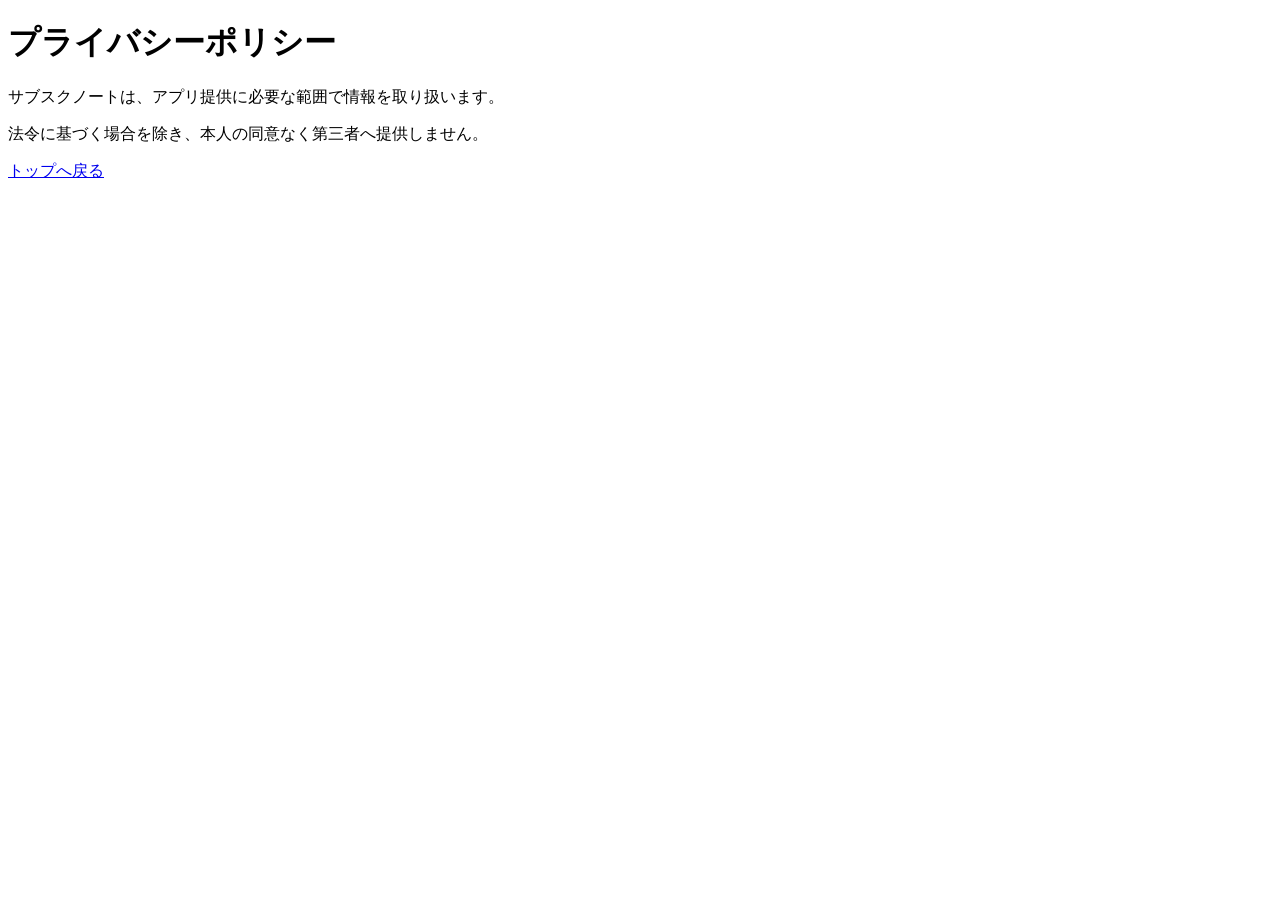
==== privacy.html @ 4a4efc75 "Add files via upload" ====
<!doctype html>
<html lang="ja">
<head>
  <meta charset="utf-8">
  <meta name="viewport" content="width=device-width, initial-scale=1">
  <title>プライバシーポリシー | サブスクノート</title>
</head>
<body>
  <h1>プライバシーポリシー</h1>
  <p>サブスクノートは、アプリ提供に必要な範囲で情報を取り扱います。</p>
  <p>法令に基づく場合を除き、本人の同意なく第三者へ提供しません。</p>
  <p><a href="index.html">トップへ戻る</a></p>
</body>
</html>
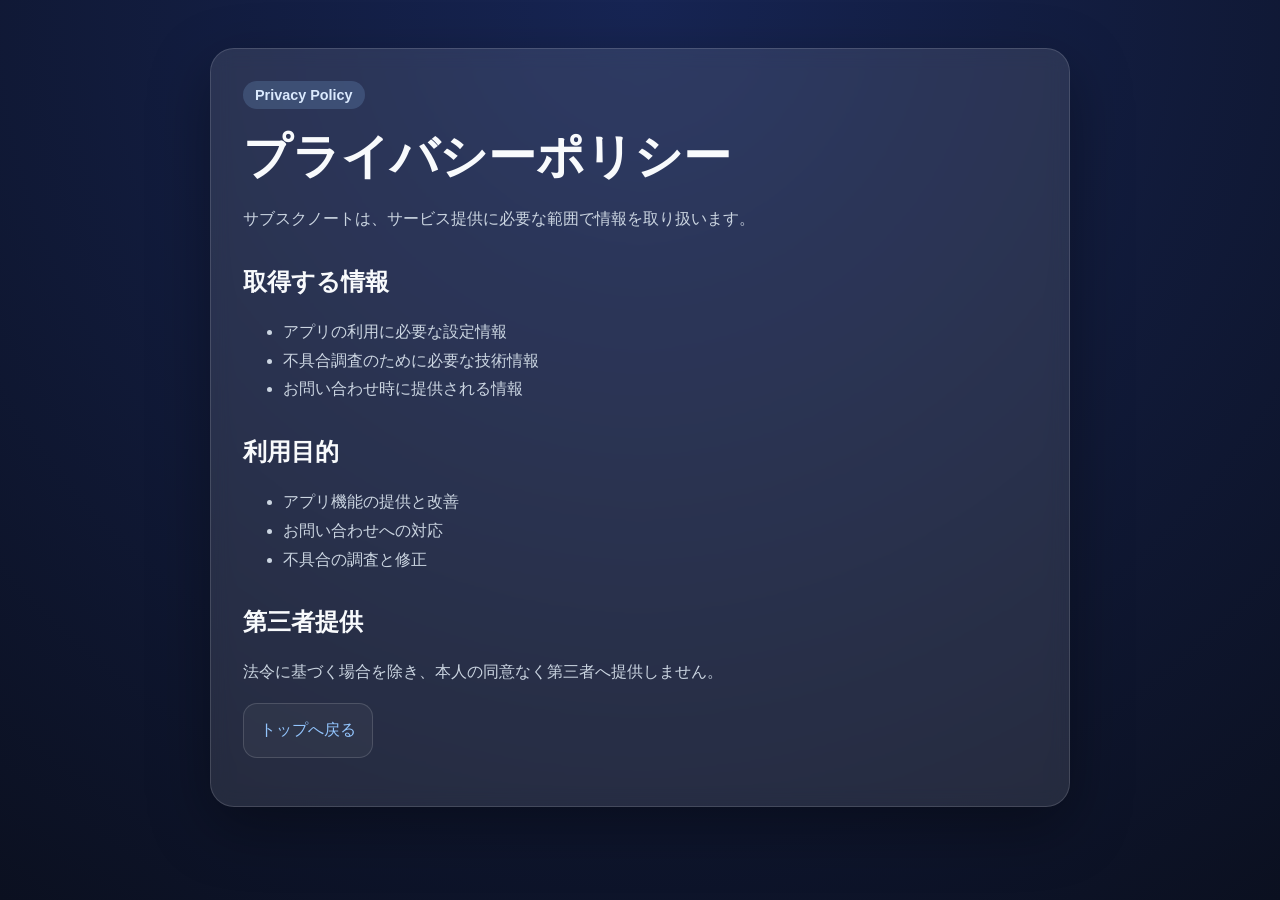
==== commit f4929da5: "Add files via upload" ====
--- a/privacy.html
+++ b/privacy.html
@@ -4,11 +4,30 @@
   <meta charset="utf-8">
   <meta name="viewport" content="width=device-width, initial-scale=1">
   <title>プライバシーポリシー | サブスクノート</title>
+  <link rel="stylesheet" href="styles.css">
 </head>
 <body>
-  <h1>プライバシーポリシー</h1>
-  <p>サブスクノートは、アプリ提供に必要な範囲で情報を取り扱います。</p>
-  <p>法令に基づく場合を除き、本人の同意なく第三者へ提供しません。</p>
-  <p><a href="index.html">トップへ戻る</a></p>
+  <div class="wrapper">
+    <main class="card">
+      <div class="badge">Privacy Policy</div>
+      <h1>プライバシーポリシー</h1>
+      <p>サブスクノートは、サービス提供に必要な範囲で情報を取り扱います。</p>
+      <h2>取得する情報</h2>
+      <ul>
+        <li>アプリの利用に必要な設定情報</li>
+        <li>不具合調査のために必要な技術情報</li>
+        <li>お問い合わせ時に提供される情報</li>
+      </ul>
+      <h2>利用目的</h2>
+      <ul>
+        <li>アプリ機能の提供と改善</li>
+        <li>お問い合わせへの対応</li>
+        <li>不具合の調査と修正</li>
+      </ul>
+      <h2>第三者提供</h2>
+      <p>法令に基づく場合を除き、本人の同意なく第三者へ提供しません。</p>
+      <p><a class="button" href="index.html">トップへ戻る</a></p>
+    </main>
+  </div>
 </body>
 </html>
--- a/styles.css
+++ b/styles.css
@@ -0,0 +1,55 @@
+:root {
+  color-scheme: light dark;
+  --bg: #0b1020;
+  --bg2: #172554;
+  --card: rgba(255,255,255,0.10);
+  --text: #f8fafc;
+  --muted: #cbd5e1;
+  --accent: #93c5fd;
+  --line: rgba(255,255,255,0.14);
+}
+* { box-sizing: border-box; }
+body {
+  margin: 0;
+  min-height: 100vh;
+  font-family: -apple-system, BlinkMacSystemFont, "Segoe UI", sans-serif;
+  background: radial-gradient(circle at top, var(--bg2), var(--bg));
+  color: var(--text);
+}
+.wrapper {
+  width: min(860px, calc(100% - 32px));
+  margin: 0 auto;
+  padding: 48px 0 72px;
+}
+.card {
+  background: var(--card);
+  border: 1px solid var(--line);
+  border-radius: 24px;
+  padding: 32px;
+  backdrop-filter: blur(10px);
+  box-shadow: 0 20px 60px rgba(0,0,0,0.35);
+}
+.badge {
+  display: inline-block;
+  margin-bottom: 16px;
+  padding: 6px 12px;
+  border-radius: 999px;
+  background: rgba(147,197,253,0.18);
+  color: #dbeafe;
+  font-size: 0.9rem;
+  font-weight: 700;
+}
+h1 { margin: 0 0 12px; font-size: clamp(2rem, 4vw, 3rem); }
+h2 { margin-top: 32px; }
+p, li { color: var(--muted); line-height: 1.8; }
+a { color: var(--accent); text-decoration: none; }
+a:hover { text-decoration: underline; }
+nav ul, .links { list-style: none; padding: 0; margin: 24px 0 0; display: grid; gap: 12px; }
+.links a, .button {
+  display: inline-block;
+  padding: 12px 16px;
+  border-radius: 14px;
+  border: 1px solid var(--line);
+  background: rgba(255,255,255,0.04);
+}
+.footer { margin-top: 24px; font-size: 0.95rem; color: var(--muted); }
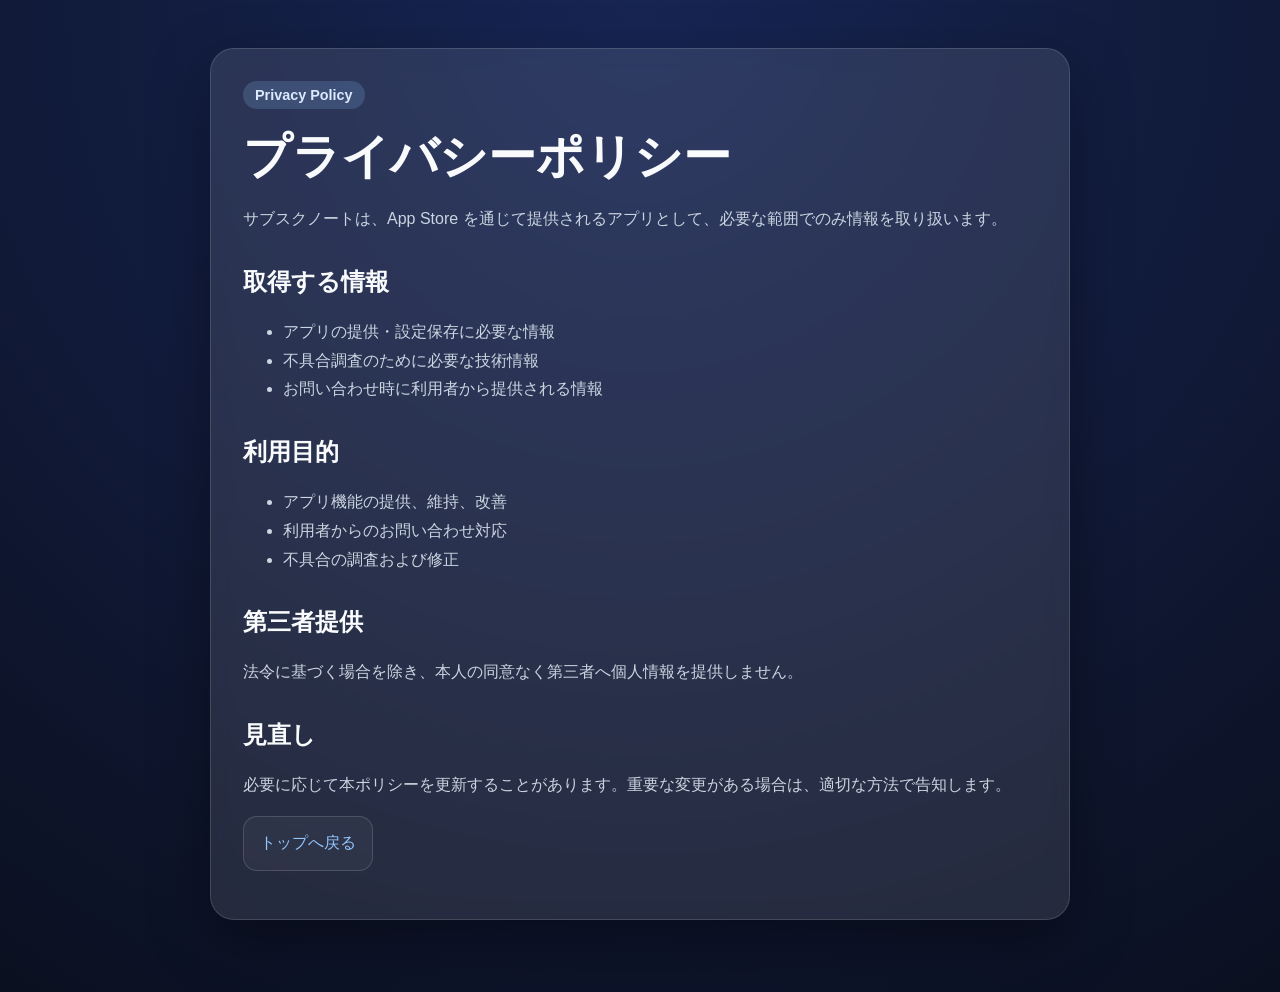
==== commit 47c6a7ed: "Add files via upload" ====
--- a/privacy.html
+++ b/privacy.html
@@ -11,21 +11,23 @@
     <main class="card">
       <div class="badge">Privacy Policy</div>
       <h1>プライバシーポリシー</h1>
-      <p>サブスクノートは、サービス提供に必要な範囲で情報を取り扱います。</p>
+      <p>サブスクノートは、App Store を通じて提供されるアプリとして、必要な範囲でのみ情報を取り扱います。</p>
       <h2>取得する情報</h2>
       <ul>
-        <li>アプリの利用に必要な設定情報</li>
+        <li>アプリの提供・設定保存に必要な情報</li>
         <li>不具合調査のために必要な技術情報</li>
-        <li>お問い合わせ時に提供される情報</li>
+        <li>お問い合わせ時に利用者から提供される情報</li>
       </ul>
       <h2>利用目的</h2>
       <ul>
-        <li>アプリ機能の提供と改善</li>
-        <li>お問い合わせへの対応</li>
-        <li>不具合の調査と修正</li>
+        <li>アプリ機能の提供、維持、改善</li>
+        <li>利用者からのお問い合わせ対応</li>
+        <li>不具合の調査および修正</li>
       </ul>
       <h2>第三者提供</h2>
-      <p>法令に基づく場合を除き、本人の同意なく第三者へ提供しません。</p>
+      <p>法令に基づく場合を除き、本人の同意なく第三者へ個人情報を提供しません。</p>
+      <h2>見直し</h2>
+      <p>必要に応じて本ポリシーを更新することがあります。重要な変更がある場合は、適切な方法で告知します。</p>
       <p><a class="button" href="index.html">トップへ戻る</a></p>
     </main>
   </div>
